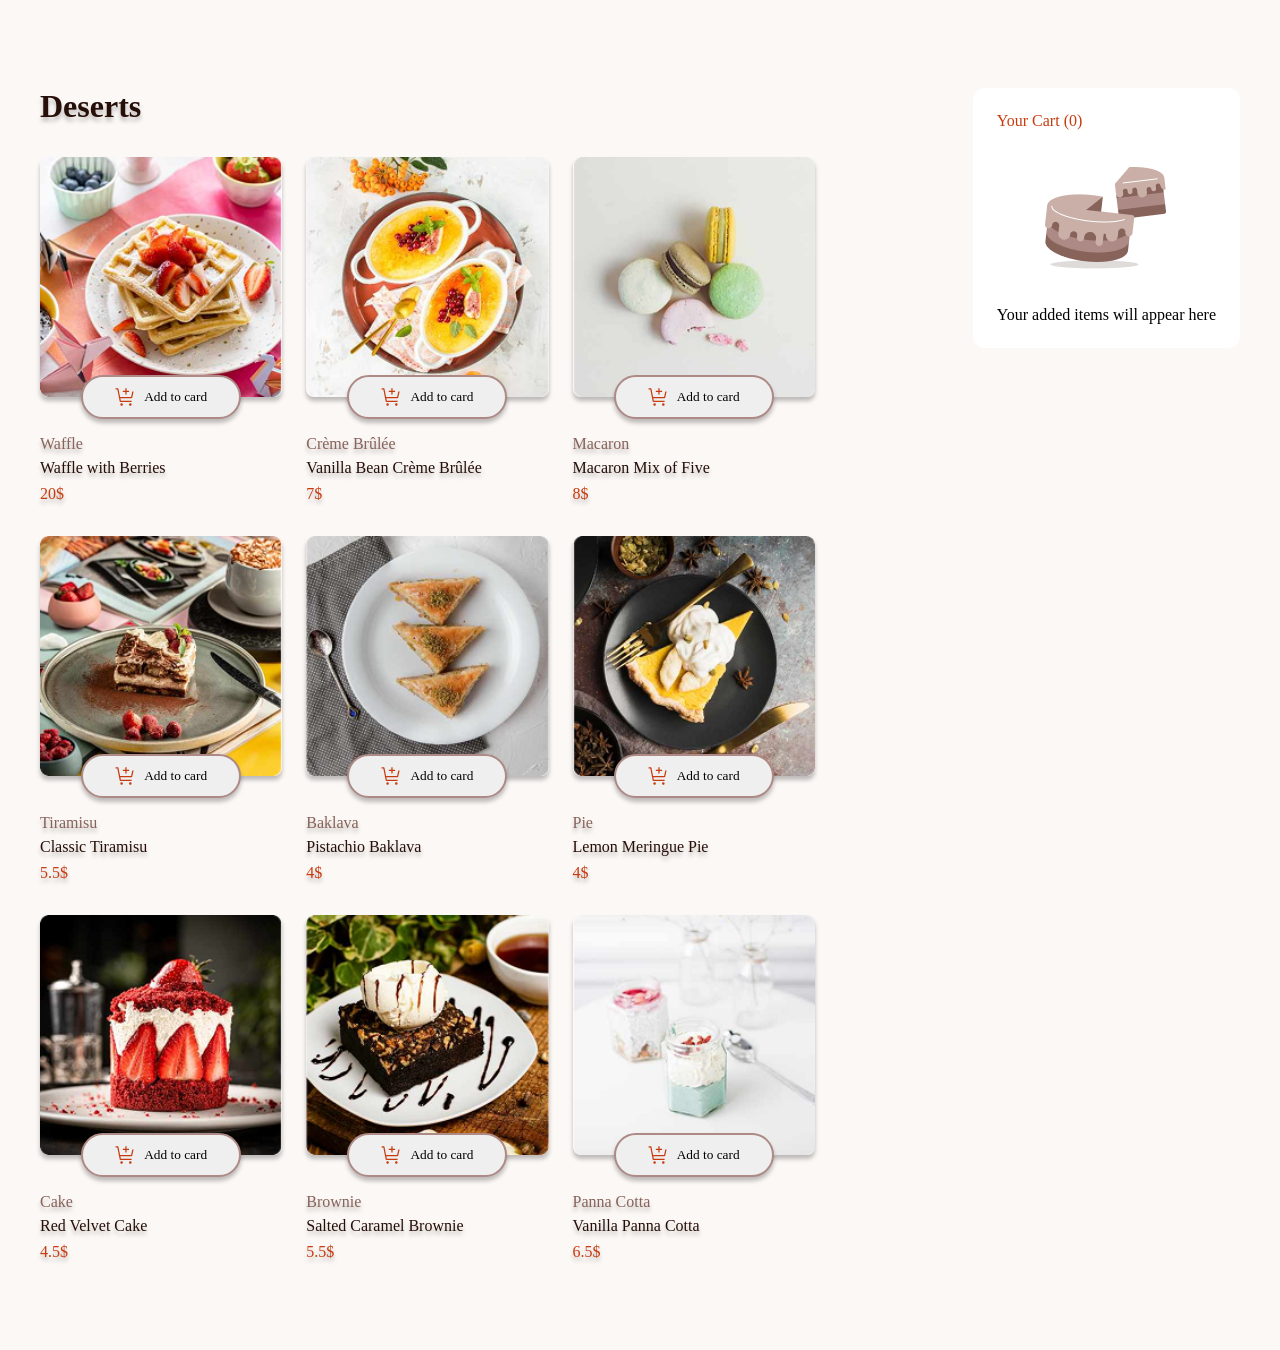
==== mainEmpty.html @ 5864ab67 "first layout" ====
<!DOCTYPE html>
<html lang="en">
<head>
    <meta charset="UTF-8">
    <meta name="viewport" content="width=device-width, initial-scale=1.0">

    <link rel="stylesheet" href="style.css">
    <link rel="stylesheet" href="/shared/fonts.css">
    <link rel="stylesheet" href="index.css">
    <link rel="stylesheet" href="productList.css">
    <link rel="stylesheet" href="cart.css">
    <link rel="stylesheet" href="shared/shared.css">
    <link rel="stylesheet" href="orderConfirmationModal.css">
    <link rel="stylesheet" href="shared/orderTable.css">
    <title>Document</title>
</head>
<body>
    <div class="container">
        <main class="product-list">
            <h1 class="product-list__title">Deserts</h1>
            <div class="product-list__row">
                <div class="product-card">
                    <div class="product-card__wrapper">
                        <img src="imgs/itemImage.png" alt="image" class="product-card__img">
                        <div class="product-card__add-button-wrapper">
                            <button class="add-button">
                                <img src="icons/carbon_shopping-cart-plus.svg" alt="plus" />
                                Add to card
                            </button>
                        </div>
                    </div>
                    <section class="product-card__info">
                        <span class="product-card__info-name">Waffle</span>
                        <span class="product-card__info-description">Waffle with Berries</span>
                        <span class="product-card__info-price">20$</span>
                    </section>
                </div>
                <div class="product-card">
                    <div class="product-card__wrapper">
                        <img src="imgs/itemImage1.png" alt="image" class="product-card__img">
                        <div class="product-card__add-button-wrapper">
                            <button class="add-button">
                                <img src="icons/carbon_shopping-cart-plus.svg" alt="plus" />
                                Add to card
                            </button>
                        </div>
                    </div>
                    <section class="product-card__info">
                        <span class="product-card__info-name">Crème Brûlée</span>
                        <span class="product-card__info-description">Vanilla Bean Crème Brûlée</span>
                        <span class="product-card__info-price">7$</span>
                    </section>
                </div>
                <div class="product-card">
                    <div class="product-card__wrapper">
                        <img src="imgs/itemImage2.png" alt="image" class="product-card__img">
                        <div class="product-card__add-button-wrapper">
                            <button class="add-button">
                                <img src="icons/carbon_shopping-cart-plus.svg" alt="plus" />
                                Add to card
                            </button>
                        </div>
                    </div>
                    <section class="product-card__info">
                        <span class="product-card__info-name">Macaron</span>
                        <span class="product-card__info-description">Macaron Mix of Five</span>
                        <span class="product-card__info-price">8$</span>
                    </section>
                </div>
            </div>
            <div class="product-list__row">
                <div class="product-card">
                    <div class="product-card__wrapper">
                        <img src="imgs/itemImage3.png" alt="image" class="product-card__img">
                        <div class="product-card__add-button-wrapper">
                            <button class="add-button">
                                <img src="icons/carbon_shopping-cart-plus.svg" alt="plus" />
                                Add to card
                            </button>
                        </div>
                    </div>
                    <section class="product-card__info">
                        <span class="product-card__info-name">Tiramisu</span>
                        <span class="product-card__info-description">Classic Tiramisu</span>
                        <span class="product-card__info-price">5.5$</span>
                    </section>
                </div>
                <div class="product-card">
                    <div class="product-card__wrapper">
                        <img src="imgs/itemImage4.png" alt="image" class="product-card__img">
                        <div class="product-card__add-button-wrapper">
                            <button class="add-button">
                                <img src="icons/carbon_shopping-cart-plus.svg" alt="plus" />
                                Add to card
                            </button>
                        </div>
                    </div>
                    <section class="product-card__info">
                        <span class="product-card__info-name">Baklava</span>
                        <span class="product-card__info-description">Pistachio Baklava</span>
                        <span class="product-card__info-price">4$</span>
                    </section>
                </div>
                <div class="product-card">
                    <div class="product-card__wrapper">
                        <img src="imgs/itemImage5.png" alt="image" class="product-card__img">
                        <div class="product-card__add-button-wrapper">
                            <button class="add-button">
                                <img src="icons/carbon_shopping-cart-plus.svg" alt="plus" />
                                Add to card
                            </button>
                        </div>
                    </div>
                    <section class="product-card__info">
                        <span class="product-card__info-name">Pie</span>
                        <span class="product-card__info-description">Lemon Meringue Pie</span>
                        <span class="product-card__info-price">4$</span>
                    </section>
                </div>
            </div>
            <div class="product-list__row">
                <div class="product-card">
                    <div class="product-card__wrapper">
                        <img src="imgs/itemImage6.png" alt="image" class="product-card__img">
                        <div class="product-card__add-button-wrapper">
                            <button class="add-button">
                                <img src="icons/carbon_shopping-cart-plus.svg" alt="plus" />
                                Add to card
                            </button>
                        </div>
                    </div>
                    <section class="product-card__info">
                        <span class="product-card__info-name">Cake</span>
                        <span class="product-card__info-description">Red Velvet Cake</span>
                        <span class="product-card__info-price">4.5$</span>
                    </section>
                </div>
                <div class="product-card">
                    <div class="product-card__wrapper">
                        <img src="imgs/itemImage7.png" alt="image" class="product-card__img">
                        <div class="product-card__add-button-wrapper">
                            <button class="add-button">
                                <img src="icons/carbon_shopping-cart-plus.svg" alt="plus" />
                                Add to card
                            </button>
                        </div>
                    </div>
                    <section class="product-card__info">
                        <span class="product-card__info-name">Brownie</span>
                        <span class="product-card__info-description">Salted Caramel Brownie</span>
                        <span class="product-card__info-price">5.5$</span>
                    </section>
                </div>
                <div class="product-card">
                    <div class="product-card__wrapper">
                        <img src="imgs/itemImage8.png" alt="image" class="product-card__img">
                        <div class="product-card__add-button-wrapper">
                            <button class="add-button">
                                <img src="icons/carbon_shopping-cart-plus.svg" alt="plus" />
                                Add to card
                            </button>
                        </div>
                    </div>
                    <section class="product-card__info">
                        <span class="product-card__info-name">Panna Cotta</span>
                        <span class="product-card__info-description">Vanilla Panna Cotta</span>
                        <span class="product-card__info-price">6.5$</span>
                    </section>
                </div>
            </div>                
        </main>
        
        <section class="cart">
            <span class="cart__title">Your Cart (0)</span>
            <img src="icons/emptyIllustration.jpg" alt="image" class="cart__img"/>
            <span class="cart__description">Your added items will appear here</span>
        </section>
    </div>
</body>
</html>
---- shared/fonts.css ----
@font-face {
    font-family: text-preset-1;
    src: url(fonts/RedHatDisplay-Bold.ttf);
    font-size: 40px;
    line-height: 120%;
    letter-spacing: 0px;
}

@font-face {
    font-family: text-preset-2;
    src: url(fonts/RedHatDisplay-Bold.ttf);
    font-size: 24px;
    line-height: 125%;
    letter-spacing: 0px;
}

@font-face {
    font-family: text-preset-3;
    src: url(fonts/RedHatDisplay-SemiBold.ttf);
    font-size: 16px;
    line-height: 150%;
    letter-spacing: 0px;
}

@font-face {
    font-family: text-preset-4;
    src: url(fonts/RedHatDisplay-Regular.ttf);
    font-size: 14px;
    line-height: 150%;
    letter-spacing: 0px;
}

@font-face {
    font-family: text-preset-5;
    src: url(fonts/RedHatDisplay-SemiBold.ttf);
    font-size: 14px;
    line-height: 150%;
    letter-spacing: 0px;
}
---- index.css ----
@import url(/shared/style.css);


.container {
    width: 100%;
    padding: 88px 40px;

    display: flex;
    justify-content: space-between;

    background-color: var(--color-rose-50);
}

@media(max-width: 768px) {
    .container {
        padding: 40px 40px;
        flex-direction: column;
        align-items: stretch;
        gap: 32px;
    }
}

@media(max-width: 375px) {
    .container {
        padding: 24px 24px;
    }
}
---- productList.css ----
@import url(/shared/fonts.css);
@import url(/shared/style.css);

.product-list {
    max-width: 800px;
    height: 100%;

    display: flex;
    flex-direction: column;
    justify-content: space-between;
    gap: 32px;
}

@media(max-width: 768px) {
    .product-list {
        max-width: 688px;
    }
}

@media(max-width: 375px) {
    .product-list {
        width: 100%;
    }
}

.product-list__title {
    font-family: text-preset-1;
    color: var(--color-rose-900);
    text-shadow: var(--main-shadow);
}

.product-list__row {
    width: 100%;
    height: 347px;
    display: flex;
    gap: 24px;
}

@media(max-width: 375px) {
    .product-list__row {
        height: 100%;
        flex-direction: column;
    }
}

.product-card {
    width: 33.333%;
    height: 347px;

    display: flex;
    flex-direction: column;
    justify-content: space-between;
}

@media(max-width: 375px) {
    .product-card {
        width: 100%;
    }
}

.product-card__wrapper {
    width: 100%;
    height: 262px;
    position: relative;

    display: flex;
}

.product-card__img {
    width: 100%;
    height: 240px;
    border-radius: var(--radius-8);
    box-shadow: var(--main-shadow);
    object-fit: cover;
}

.product-card__add-button-wrapper {
    width: 100%;
    position: absolute;
    top: 218px;
    display: flex;
    justify-content: center;
}

.product-card__info {
    height: 69px;
    display: flex;
    flex-direction: column;
    justify-content: space-between;
}

.product-card__info-name {
    height: 19px;
    font-family: text-preset-4;
    text-shadow: var(--main-shadow);
    color: var(--color-rose-500);
}

.product-card__info-description {
    height: 21px;
    font-family: text-preset-3;
    text-shadow: var(--main-shadow);
    color: var(--color-rose-900);
}

.product-card__info-price {
    height: 19px;
    font-family: text-preset-3;
    color: var(--color-red);
    text-shadow: var(--main-shadow);
}
---- cart.css ----
@import url(/shared/fonts.css);
@import url(/shared/style.css);

.cart {
    height: 100%;
    max-width: 384px;
    padding: 24px 24px;
    border-radius: var(--radius-12);
    
    display: flex;
    flex-direction: column;
    justify-content: space-between;
    align-items: center;
    gap: 24px;
    background-color: var(--color-white);
}

@media(max-width: 768px) {
    .cart {
        max-width: 688px;
    }
}

.cart__title {
    width: 100%;
    display: block;
    font-family: text-preset-4;
    color: var(--color-red);
}

.cart__description {
    width: 100%;
    display: block;
    font-family: text-preset-4;
}

.cart__img {
    height: 128px;
    width: 128px;
    opacity: 100%;
}



.cart__carbon-info {
    height: 52px;
    width: 100%;
    padding: 16px 16px;
    display: flex;
    justify-content: center;
    align-items: center;
    gap: 8px;
    background-color: var(--color-rose-50);
}

.cart__carbon-info-text {
    height: 20px;
    font-family: text-preset-4;
    font-size: 14px;
    color: var(--color-rose-900);
}
---- shared/shared.css ----
@import url(fonts.css);
@import url(../style.css);

.add-button {
    width: 160px;
    height: 44px;
    border: 2px solid var(--color-rose-400);
    border-radius: var(--radius-999);
    box-shadow: var(--main-shadow);

    display: flex;
    justify-content: center;
    align-items: center;
    gap: 8px;
    z-index: 1;
    
    font-family: text-preset-4;
}

.add-button:hover {
    cursor: pointer;
    border-color: var(--color-red);
    color: var(--color-red)
}

.add-button-active {
    width: 160px;
    height: 44px;
    padding: 12px 12px;
    border-radius: var(--radius-999);

    display: flex;
    justify-content: space-between;
    align-items: center;

    color: white;
    font-family: text-preset-4;
    background-color: var(--color-red);
}

.add-button-active__decrease-button {
    height: 20px;
    width: 20px;
    border: none;
    background-image: url('../icons/decreaseCartDefault.svg');
    background-color: var(--color-red);

}

.add-button-active__decrease-button:hover {
    cursor: pointer;
    background-image: url('../icons/decreaseCartHover.svg');
}

.add-button-active__increase-button {
    height: 20px;
    width: 20px;
    border: none;
    background-image: url('../icons/increaseCartDefault.svg');
    background-color: var(--color-red);
}

.add-button-active__increase-button:hover {
    cursor: pointer;
    background-image: url('../icons/increaseCartHover.svg');
}

.button-primary {
    height: 53px;
    width: 100%;
    border: none;
    border-radius: var(--radius-999);
    font-family: text-preset-3;   
    color: white;
    background-color: var(--color-red);

}

.button-primary:hover {
    cursor: pointer;
    background-color: var(--color-dark-red);
}

.separator {
    width: 100%;
}
---- shared/orderTable.css ----
@import url(fonts.css);
@import url(style.css);

.order-table {
    width: 100%;
    display: flex;
    flex-direction: column;
    justify-content: space-between;
    gap: 24px;
}

.order-table_modal {
    padding: 24px;
    border-radius: var(--radius-8);
    background-color: var(--color-rose-50);
}

.order-list {
    width: 100%;
    display: flex;
    flex-direction: column;
    justify-content: space-between;
    gap: 16px;

}

.order-list__img {
    max-width: 48px;
    max-height: 48px;
    margin-right: 16px;
}

.order-list__row {
    width: 100%;
    display: flex;
    justify-content: space-between;
    align-items: center;
}

.order-list__information-wrapper {
    height: 46px;
    display: flex;
    flex-direction: column;
    justify-content: space-between;
    flex-wrap: wrap;
}

.order-list__name {
    height: 19px;
    font-family: text-preset-4;
    color: var(--color-rose-900)
}

.order-list__price-wrapper {
    height: 19px;
}

.order-list__item-counter {
    font-family: text-preset-4;
    color: var(--color-red);
}

.order-list__item-price {
    font-family: text-preset-4;
    color: var(--color-rose-500);
}

.order-list__item-total-price {
    font-family: text-preset-4;
    color: var(--color-rose-500);
    font-weight: bold;
}

.order-list__item-total-price_modal {
    font-family: text-preset-3;
    color: var(--color-rose-900);
}

.order-list__delete-button {
    height: 20px;
    width:20px;
    border: none;
    background-image: url(../icons/removeItemDefault.svg);
    background-color: transparent;
}

.order-list__delete-button:hover {
    background-image: url(../icons/removeItemHover.svg);
    cursor: pointer;
}

.order-total {
    width: 100%;
    height: 32px;
    display: flex;
    justify-content: space-between;
    align-items: center;
    color: var(--color-rose-900);
    font-family: text-preset-4;
}

.order-total-price {
    font-family: text-preset-2;
    font-size: 24px;
    color: var(--color-rose-900);
}
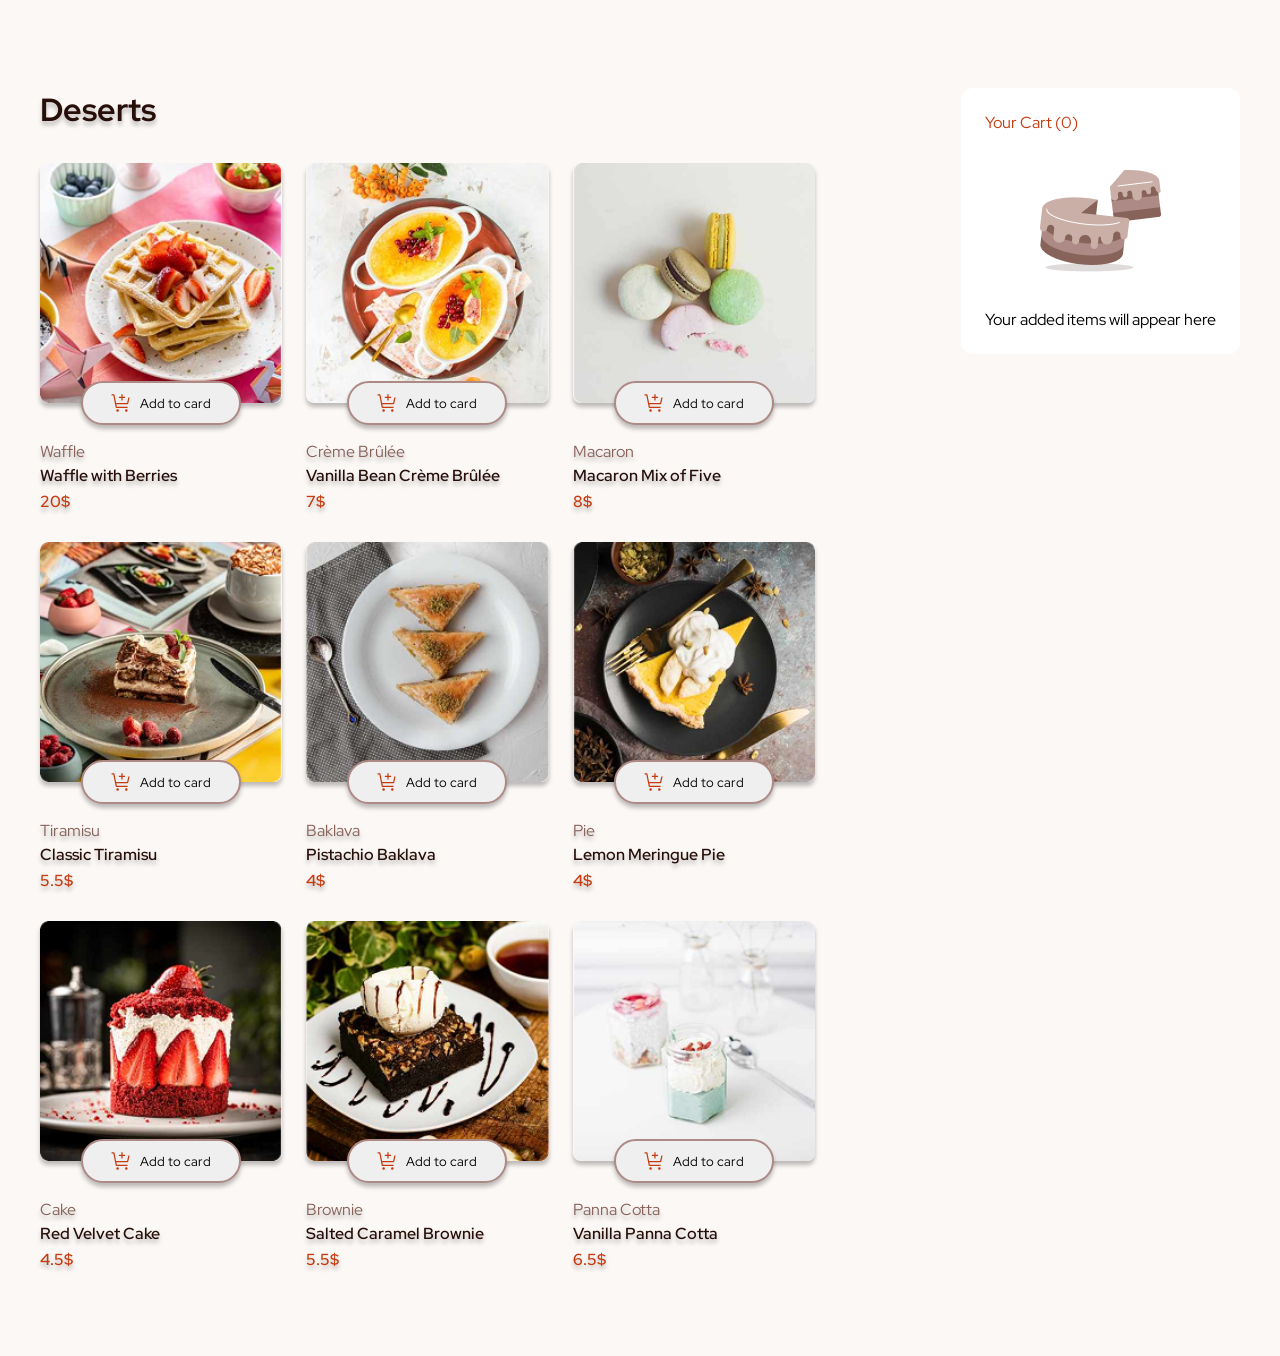
==== commit fec9d6f4: "first refactor" ====
--- a/mainEmpty.html
+++ b/mainEmpty.html
@@ -15,10 +15,10 @@
     <title>Document</title>
 </head>
 <body>
-    <div class="container">
-        <main class="product-list">
+    <main class="container">
+        <ul class="product-list">
             <h1 class="product-list__title">Deserts</h1>
-            <div class="product-list__row">
+            <li class="product-list__row">
                 <div class="product-card">
                     <div class="product-card__wrapper">
                         <img src="imgs/itemImage.png" alt="image" class="product-card__img">
@@ -67,8 +67,8 @@
                         <span class="product-card__info-price">8$</span>
                     </section>
                 </div>
-            </div>
-            <div class="product-list__row">
+            </li>
+            <li class="product-list__row">
                 <div class="product-card">
                     <div class="product-card__wrapper">
                         <img src="imgs/itemImage3.png" alt="image" class="product-card__img">
@@ -117,8 +117,8 @@
                         <span class="product-card__info-price">4$</span>
                     </section>
                 </div>
-            </div>
-            <div class="product-list__row">
+            </li>
+            <li class="product-list__row">
                 <div class="product-card">
                     <div class="product-card__wrapper">
                         <img src="imgs/itemImage6.png" alt="image" class="product-card__img">
@@ -167,14 +167,14 @@
                         <span class="product-card__info-price">6.5$</span>
                     </section>
                 </div>
-            </div>                
-        </main>
+            </li>                
+        </ul>
         
         <section class="cart">
-            <span class="cart__title">Your Cart (0)</span>
+            <header class="cart__header">Your Cart (0)</header>
             <img src="icons/emptyIllustration.jpg" alt="image" class="cart__img"/>
             <span class="cart__description">Your added items will appear here</span>
         </section>
-    </div>
+    </main>
 </body>
 </html>
--- a/shared/fonts.css
+++ b/shared/fonts.css
@@ -1,6 +1,6 @@
 @font-face {
     font-family: text-preset-1;
-    src: url(fonts/RedHatDisplay-Bold.ttf);
+    src: url(../fonts/RedHatDisplay-Bold.ttf);
     font-size: 40px;
     line-height: 120%;
     letter-spacing: 0px;
@@ -8,7 +8,7 @@
 
 @font-face {
     font-family: text-preset-2;
-    src: url(fonts/RedHatDisplay-Bold.ttf);
+    src: url(../fonts/RedHatDisplay-Bold.ttf);
     font-size: 24px;
     line-height: 125%;
     letter-spacing: 0px;
@@ -16,7 +16,7 @@
 
 @font-face {
     font-family: text-preset-3;
-    src: url(fonts/RedHatDisplay-SemiBold.ttf);
+    src: url(../fonts/RedHatDisplay-SemiBold.ttf);
     font-size: 16px;
     line-height: 150%;
     letter-spacing: 0px;
@@ -24,7 +24,7 @@
 
 @font-face {
     font-family: text-preset-4;
-    src: url(fonts/RedHatDisplay-Regular.ttf);
+    src: url(../fonts/RedHatDisplay-Regular.ttf);
     font-size: 14px;
     line-height: 150%;
     letter-spacing: 0px;
@@ -32,7 +32,7 @@
 
 @font-face {
     font-family: text-preset-5;
-    src: url(fonts/RedHatDisplay-SemiBold.ttf);
+    src: url(../fonts/RedHatDisplay-SemiBold.ttf);
     font-size: 14px;
     line-height: 150%;
     letter-spacing: 0px;
--- a/index.css
+++ b/index.css
@@ -2,21 +2,21 @@
 
 
 .container {
+    display: flex;
+    justify-content: space-between;
+
     width: 100%;
     padding: 88px 40px;
-
-    display: flex;
-    justify-content: space-between;
 
     background-color: var(--color-rose-50);
 }
 
 @media(max-width: 768px) {
     .container {
-        padding: 40px 40px;
         flex-direction: column;
         align-items: stretch;
         gap: 32px;
+        padding: 40px 40px;
     }
 }
 
--- a/productList.css
+++ b/productList.css
@@ -2,13 +2,13 @@
 @import url(/shared/style.css);
 
 .product-list {
-    max-width: 800px;
-    height: 100%;
-
     display: flex;
     flex-direction: column;
     justify-content: space-between;
     gap: 32px;
+
+    max-width: 800px;
+    height: 100%;
 }
 
 @media(max-width: 768px) {
@@ -30,10 +30,10 @@
 }
 
 .product-list__row {
+    display: flex;
+    gap: 24px;
     width: 100%;
     height: 347px;
-    display: flex;
-    gap: 24px;
 }
 
 @media(max-width: 375px) {
@@ -44,12 +44,12 @@
 }
 
 .product-card {
-    width: 33.333%;
-    height: 347px;
-
     display: flex;
     flex-direction: column;
     justify-content: space-between;
+
+    width: 33.333%;
+    height: 347px;
 }
 
 @media(max-width: 375px) {
@@ -59,11 +59,11 @@
 }
 
 .product-card__wrapper {
+    display: flex;
+
     width: 100%;
     height: 262px;
     position: relative;
-
-    display: flex;
 }
 
 .product-card__img {
@@ -75,18 +75,19 @@
 }
 
 .product-card__add-button-wrapper {
+    display: flex;
+    justify-content: center;
+
     width: 100%;
     position: absolute;
     top: 218px;
-    display: flex;
-    justify-content: center;
 }
 
 .product-card__info {
-    height: 69px;
     display: flex;
     flex-direction: column;
     justify-content: space-between;
+    height: 69px;
 }
 
 .product-card__info-name {
--- a/cart.css
+++ b/cart.css
@@ -2,16 +2,17 @@
 @import url(/shared/style.css);
 
 .cart {
+    display: flex;
+    flex-direction: column;
+    justify-content: space-between;
+    align-items: center;
+    gap: 24px;
+
     height: 100%;
     max-width: 384px;
     padding: 24px 24px;
     border-radius: var(--radius-12);
     
-    display: flex;
-    flex-direction: column;
-    justify-content: space-between;
-    align-items: center;
-    gap: 24px;
     background-color: var(--color-white);
 }
 
@@ -21,16 +22,16 @@
     }
 }
 
-.cart__title {
+.cart__header {
+    display: block;
     width: 100%;
-    display: block;
     font-family: text-preset-4;
     color: var(--color-red);
 }
 
 .cart__description {
+    display: block;
     width: 100%;
-    display: block;
     font-family: text-preset-4;
 }
 
@@ -43,13 +44,14 @@
 
 
 .cart__carbon-info {
-    height: 52px;
-    width: 100%;
-    padding: 16px 16px;
     display: flex;
     justify-content: center;
     align-items: center;
     gap: 8px;
+    
+    height: 52px;
+    width: 100%;
+    padding: 16px 16px;
     background-color: var(--color-rose-50);
 }
 
--- a/shared/shared.css
+++ b/shared/shared.css
@@ -2,18 +2,17 @@
 @import url(../style.css);
 
 .add-button {
+    display: flex;
+    justify-content: center;
+    align-items: center;
+    gap: 8px;
+    z-index: 1;
+
     width: 160px;
     height: 44px;
     border: 2px solid var(--color-rose-400);
     border-radius: var(--radius-999);
     box-shadow: var(--main-shadow);
-
-    display: flex;
-    justify-content: center;
-    align-items: center;
-    gap: 8px;
-    z-index: 1;
-    
     font-family: text-preset-4;
 }
 
@@ -24,27 +23,30 @@
 }
 
 .add-button-active {
+    display: flex;
+    justify-content: space-between;
+    align-items: center;
+
     width: 160px;
     height: 44px;
     padding: 12px 12px;
     border-radius: var(--radius-999);
 
-    display: flex;
-    justify-content: space-between;
-    align-items: center;
-
-    color: white;
+    color: var(--color-white);
     font-family: text-preset-4;
     background-color: var(--color-red);
 }
 
-.add-button-active__decrease-button {
+.add-button-active__decrease-button,
+.add-button-active__increase-button {
     height: 20px;
     width: 20px;
     border: none;
+    background-color: var(--color-red);
+}
+
+.add-button-active__decrease-button {
     background-image: url('../icons/decreaseCartDefault.svg');
-    background-color: var(--color-red);
-
 }
 
 .add-button-active__decrease-button:hover {
@@ -53,11 +55,7 @@
 }
 
 .add-button-active__increase-button {
-    height: 20px;
-    width: 20px;
-    border: none;
     background-image: url('../icons/increaseCartDefault.svg');
-    background-color: var(--color-red);
 }
 
 .add-button-active__increase-button:hover {
--- a/shared/orderTable.css
+++ b/shared/orderTable.css
@@ -2,11 +2,12 @@
 @import url(style.css);
 
 .order-table {
-    width: 100%;
     display: flex;
     flex-direction: column;
     justify-content: space-between;
     gap: 24px;
+
+    width: 100%;
 }
 
 .order-table_modal {
@@ -16,12 +17,12 @@
 }
 
 .order-list {
-    width: 100%;
     display: flex;
     flex-direction: column;
     justify-content: space-between;
     gap: 16px;
 
+    width: 100%;
 }
 
 .order-list__img {
@@ -31,47 +32,49 @@
 }
 
 .order-list__row {
-    width: 100%;
     display: flex;
     justify-content: space-between;
     align-items: center;
+
+    width: 100%;
 }
 
-.order-list__information-wrapper {
-    height: 46px;
+.order-list-item {
     display: flex;
     flex-direction: column;
     justify-content: space-between;
     flex-wrap: wrap;
+
+    height: 46px;
 }
 
-.order-list__name {
+.order-list-item__name {
     height: 19px;
     font-family: text-preset-4;
     color: var(--color-rose-900)
 }
 
-.order-list__price-wrapper {
+.order-list-item__price-wrapper {
     height: 19px;
 }
 
-.order-list__item-counter {
+.order-list-item__counter {
     font-family: text-preset-4;
     color: var(--color-red);
 }
 
-.order-list__item-price {
+.order-list-item__price {
     font-family: text-preset-4;
     color: var(--color-rose-500);
 }
 
-.order-list__item-total-price {
+.order-list-item__total-price {
     font-family: text-preset-4;
     color: var(--color-rose-500);
     font-weight: bold;
 }
 
-.order-list__item-total-price_modal {
+.order-list-item__total-price_modal {
     font-family: text-preset-3;
     color: var(--color-rose-900);
 }
@@ -90,11 +93,12 @@
 }
 
 .order-total {
-    width: 100%;
-    height: 32px;
     display: flex;
     justify-content: space-between;
     align-items: center;
+    
+    width: 100%;
+    height: 32px;
     color: var(--color-rose-900);
     font-family: text-preset-4;
 }
